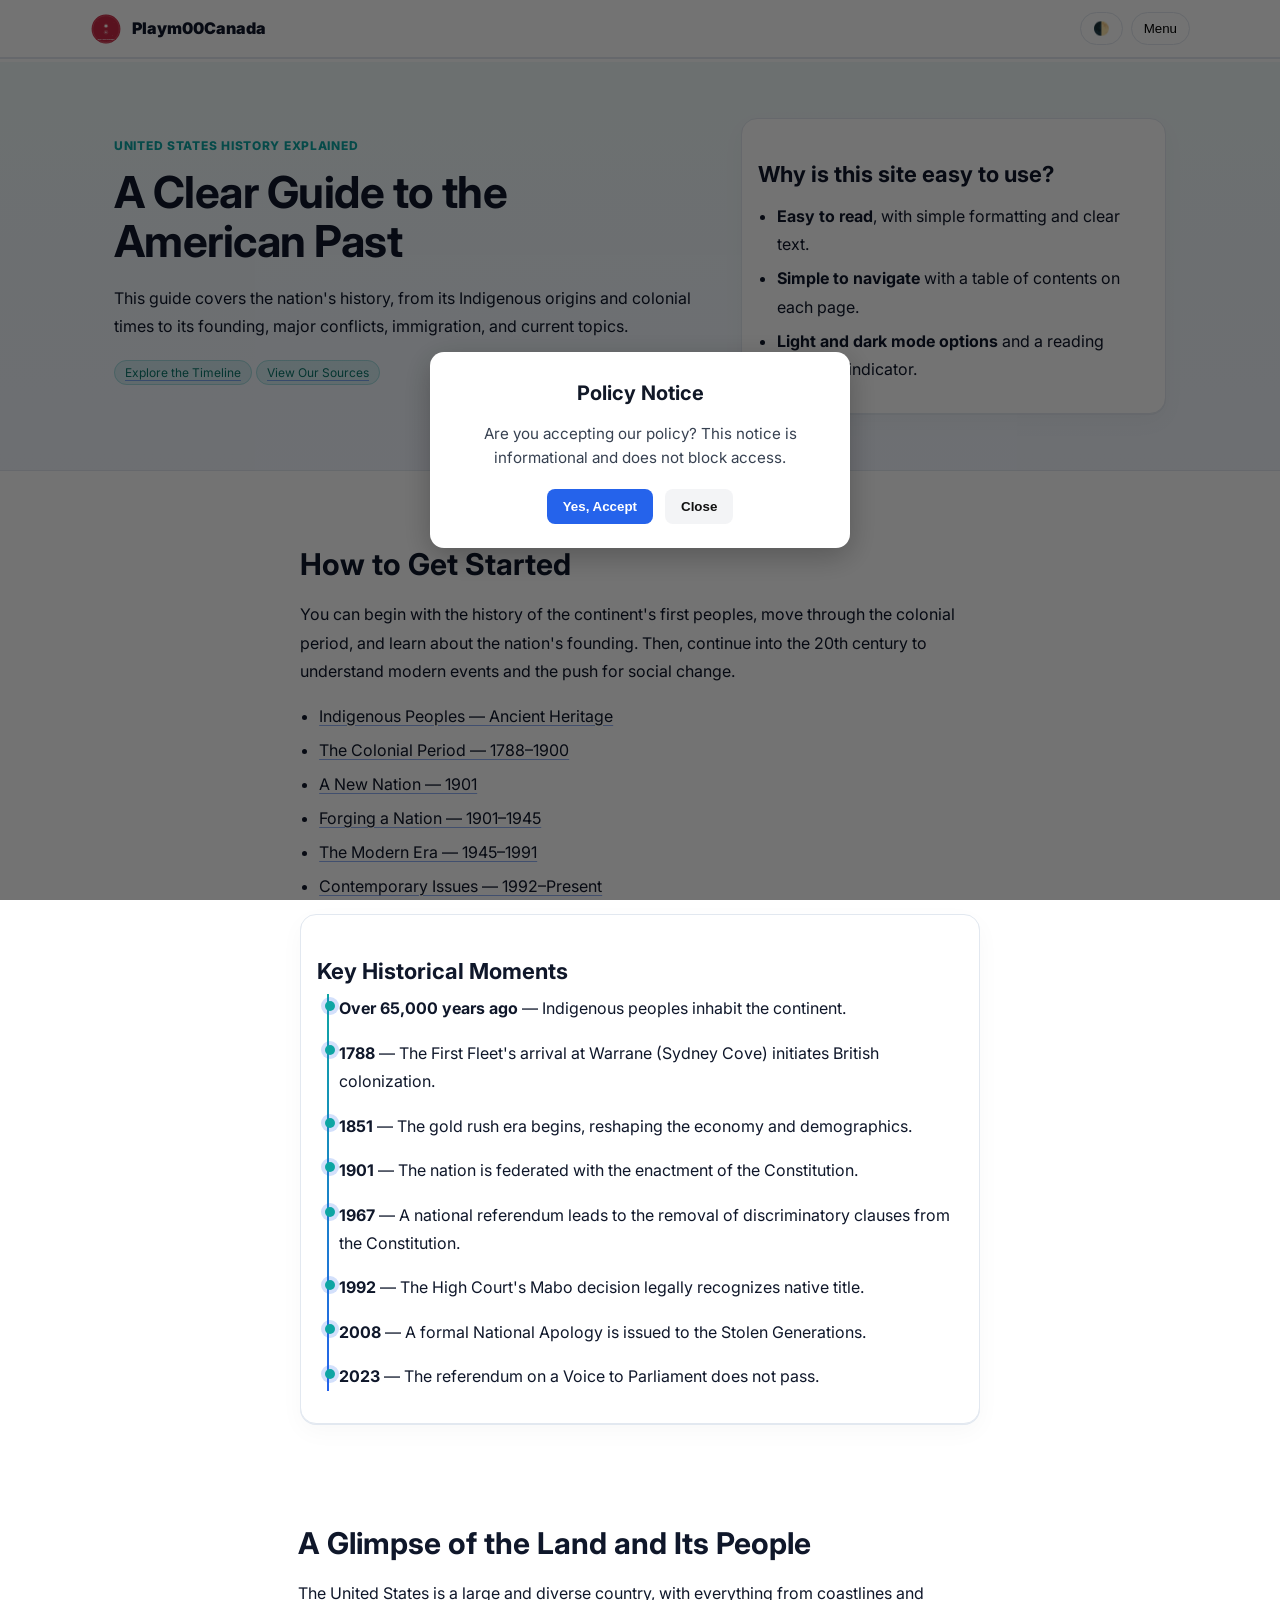
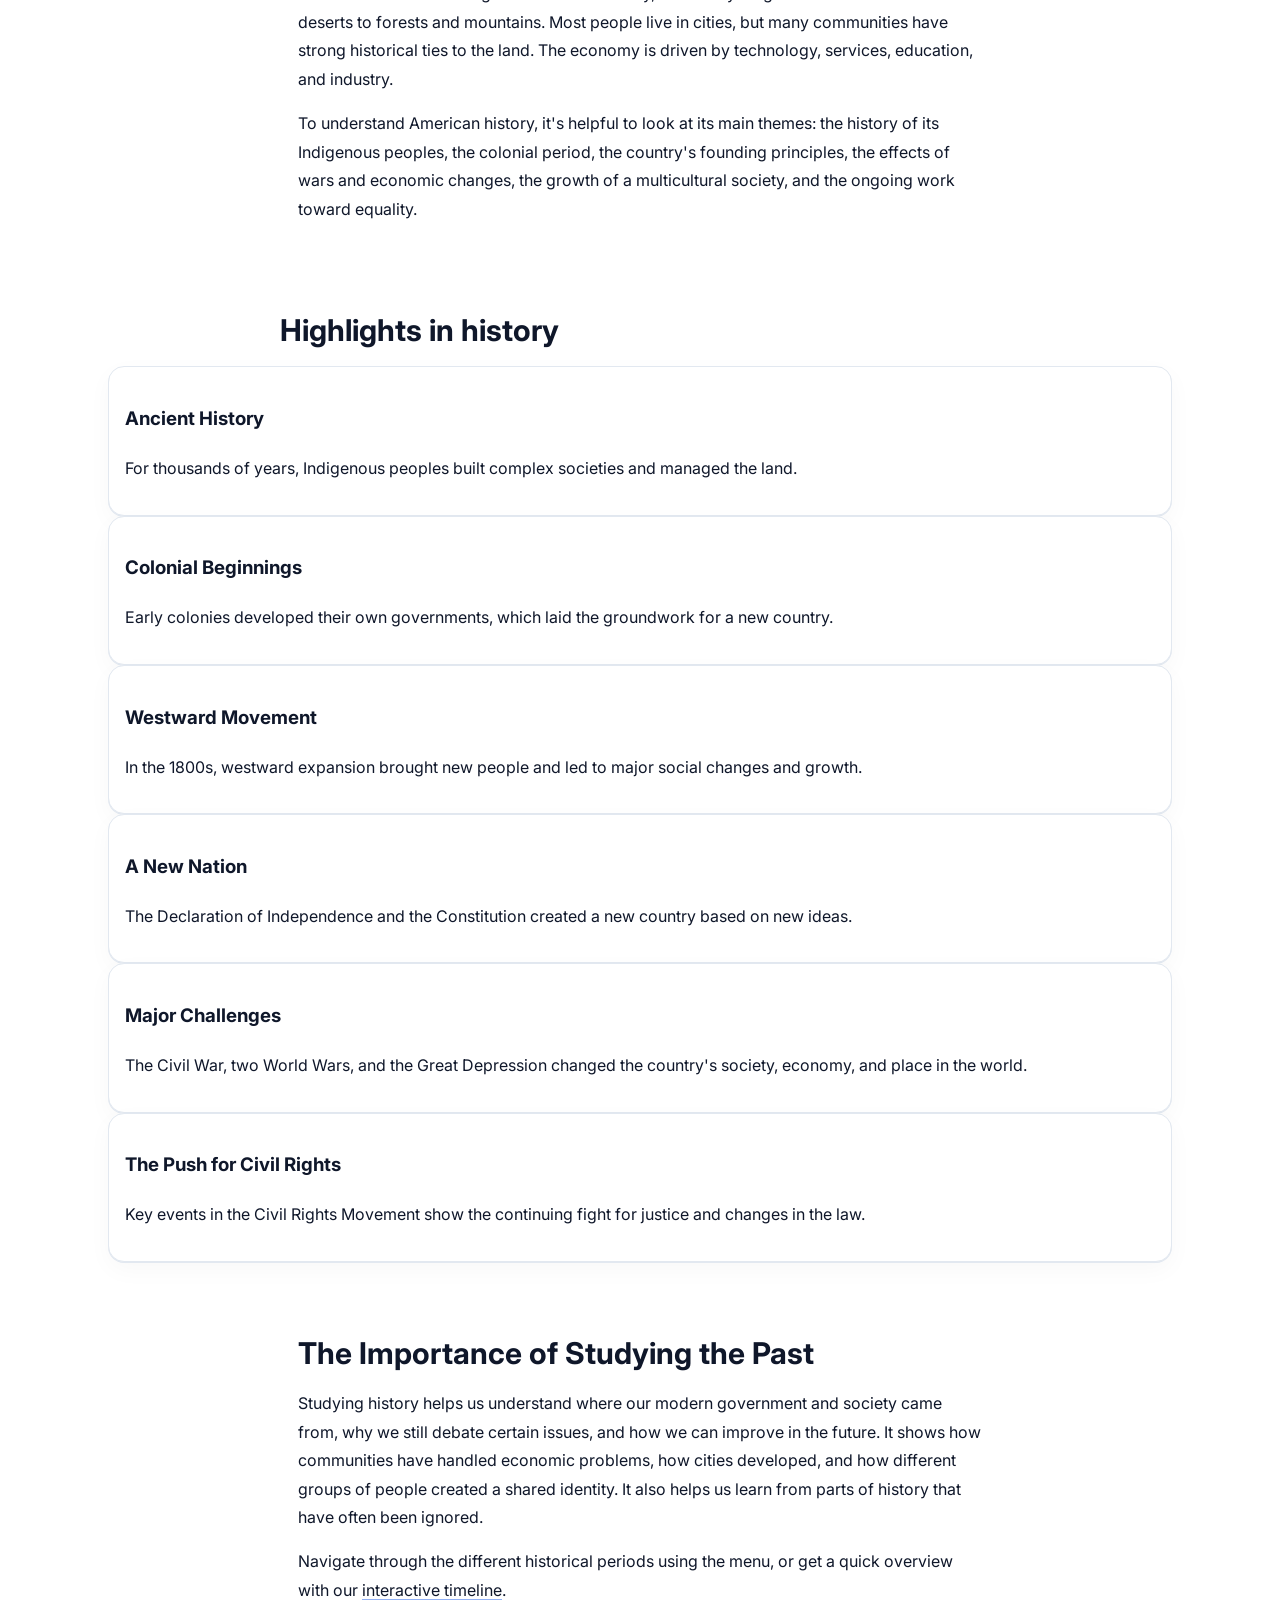
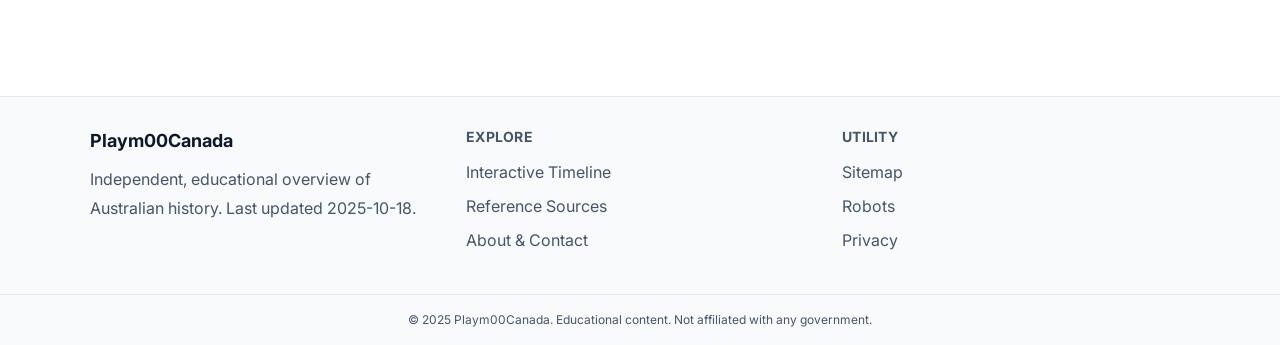
==== index.html @ 704d8e2f "Add files via upload" ====
<!doctype html>
<html lang="en" data-theme="light">
<head>
<meta charset="utf-8">
<meta name="viewport" content="width=device-width, initial-scale=1" />
<title>USA History, in Plain Language — Playm00Canada</title>
<meta name="description" content="An easy-to-read, referenced summary of American history from Playm00Canada.">
<link rel="icon" href="assets/img/logo.svg" type="image/svg+xml">
<link rel="preconnect" href="https://fonts.googleapis.com"><link rel="preconnect" href="https://fonts.gstatic.com" crossorigin>
<link href="https://fonts.googleapis.com/css2?family=Inter:wght@400;600;800;900&display=swap" rel="stylesheet">
<link rel="stylesheet" href="assets/css/style.css">
  <link rel="stylesheet" href="assets/css/popup.css">
<script src="assets/js/popup.js" defer></script>
<script>
  document.addEventListener('DOMContentLoaded', () => {
    PopupIndex(); // only for index
  });
</script>
<script type="application/ld+json">
{"@context": "https://schema.org", "@type": "WebSite", "name": "Playm00Canada", "url": "https://mybookisliveus.github.io/MyBookTravel/", "description": "Readable, classroom\u2011ready overview of the history of Australia, from First Nations to the present."}
</script>
</head>
<body>
<a class="skip-link" href="#content">Skip to content</a>
<header class="site-header">
  <div class="container nav-wrap">
    <a class="brand" href="index.html"><img src="assets/img/logo.svg" alt="Playm00Canada logo" height="32"><span>Playm00Canada</span></a>
    <div class="nav-ctrls">
      <button class="theme-toggle" aria-label="Toggle theme">🌓</button>
      <button class="nav-toggle" aria-expanded="false" aria-controls="nav">Menu</button>
    </div>
    <nav id="nav" class="nav">
      <a href="index.html">Home</a>
      <a href="first-nations.html">First Nations</a>
      <a href="colonial.html">Colonial Era</a>
      <a href="federation.html">Federation</a>
      <a href="nation-building.html">1901–1945</a>
      <a href="postwar-modern.html">1945–1991</a>
      <a href="reconciliation.html">1992–Present</a>
      <a href="timeline.html">Timeline</a>
      <a href="sources.html">Sources</a>
      <a href="about.html">About</a>
    </nav>
  </div>
</header>
<div class="reading-progress" aria-hidden="true"><span></span></div>
<main id="content">

<section class="hero">
  <div class="container reveal">
    <div class="prose" style="max-width:var(--measure)">
      <span class="kicker">United States History Explained</span>
      <h1>A Clear Guide to the American Past</h1>
      <p class="lead">This guide covers the nation's history, from its Indigenous origins and colonial times to its founding, major conflicts, immigration, and current topics.</p>
      <p><a class="badge" href="timeline.html">Explore the Timeline</a> <a class="badge" href="sources.html">View Our Sources</a></p>
    </div>
    <div class="card prose reveal"><div class="placeholder" aria-hidden="true"></div>
      <h3>Why is this site easy to use?</h3>
      <ul>
        <li><strong>Easy to read</strong>, with simple formatting and clear text.</li>
        <li><strong>Simple to navigate</strong> with a table of contents on each page.</li>
        <li><strong>Light and dark mode options</strong> and a reading progress indicator.</li>
      </ul>
    </div>
  </div>
</section>

<section class="container prose" style="padding:28px 20px">
  <h2>How to Get Started</h2>
  <p>You can begin with the history of the continent's first peoples, move through the colonial period, and learn about the nation's founding. Then, continue into the 20th century to understand modern events and the push for social change.</p>
  <ul>
    <li><a href="first-nations.html">Indigenous Peoples — Ancient Heritage</a></li>
    <li><a href="colonial.html">The Colonial Period — 1788–1900</a></li>
    <li><a href="federation.html">A New Nation — 1901</a></li>
    <li><a href="nation-building.html">Forging a Nation — 1901–1945</a></li>
    <li><a href="postwar-modern.html">The Modern Era — 1945–1991</a></li>
    <li><a href="reconciliation.html">Contemporary Issues — 1992–Present</a></li>
  </ul>

  <div class="card" style="margin-top:14px">
    <h3>Key Historical Moments</h3>
    <div class="timeline">
      <div class="tl-item"><strong>Over 65,000 years ago</strong> — Indigenous peoples inhabit the continent.</div>
      <div class="tl-item"><strong>1788</strong> — The First Fleet's arrival at Warrane (Sydney Cove) initiates British colonization.</div>
      <div class="tl-item"><strong>1851</strong> — The gold rush era begins, reshaping the economy and demographics.</div>
      <div class="tl-item"><strong>1901</strong> — The nation is federated with the enactment of the Constitution.</div>
      <div class="tl-item"><strong>1967</strong> — A national referendum leads to the removal of discriminatory clauses from the Constitution.</div>
      <div class="tl-item"><strong>1992</strong> — The High Court's Mabo decision legally recognizes native title.</div>
      <div class="tl-item"><strong>2008</strong> — A formal National Apology is issued to the Stolen Generations.</div>
      <div class="tl-item"><strong>2023</strong> — The referendum on a Voice to Parliament does not pass.</div>
    </div>
  </div>
</section>


<section class="container prose reveal" style="padding:26px 18px">
  <h2>A Glimpse of the Land and Its People</h2>
  <p>The United States is a large and diverse country, with everything from coastlines and deserts to forests and mountains. Most people live in cities, but many communities have strong historical ties to the land. The economy is driven by technology, services, education, and industry.</p>
  <p>To understand American history, it's helpful to look at its main themes: the history of its Indigenous peoples, the colonial period, the country's founding principles, the effects of wars and economic changes, the growth of a multicultural society, and the ongoing work toward equality.</p>
</section>

<section class="section reveal" style="padding:0 0 6px">
  <div class="container">
    <div class="prose"><h2>Highlights in history</h2></div>
    <div class="grid" style="grid-template-columns:repeat(auto-fit,minmax(240px,1fr));gap:14px">
      <div class="card"><h3>Ancient History</h3><p>For thousands of years, Indigenous peoples built complex societies and managed the land.</p></div>
      <div class="card"><h3>Colonial Beginnings</h3><p>Early colonies developed their own governments, which laid the groundwork for a new country.</p></div>
      <div class="card"><h3>Westward Movement</h3><p>In the 1800s, westward expansion brought new people and led to major social changes and growth.</p></div>
      <div class="card"><h3>A New Nation</h3><p>The Declaration of Independence and the Constitution created a new country based on new ideas.</p></div>
      <div class="card"><h3>Major Challenges</h3><p>The Civil War, two World Wars, and the Great Depression changed the country's society, economy, and place in the world.</p></div>
      <div class="card"><h3>The Push for Civil Rights</h3><p>Key events in the Civil Rights Movement show the continuing fight for justice and changes in the law.</p></div>
    </div>
  </div>
</section>

<section class="container prose reveal" style="padding:20px 18px 28px">
  <h2>The Importance of Studying the Past</h2>
  <p>Studying history helps us understand where our modern government and society came from, why we still debate certain issues, and how we can improve in the future. It shows how communities have handled economic problems, how cities developed, and how different groups of people created a shared identity. It also helps us learn from parts of history that have often been ignored.</p>
  <p>Navigate through the different historical periods using the menu, or get a quick overview with our <a href="timeline.html">interactive timeline</a>.</p>
</section>

</main>
<footer class="site-footer">
  <div class="container grid">
    <div>
      <strong>Playm00Canada</strong>
      <p>Independent, educational overview of Australian history. Last updated 2025-10-18.</p>
    </div>
    <div>
      <h4>Explore</h4>
      <ul>
        <li><a href="timeline.html">Interactive Timeline</a></li>
        <li><a href="sources.html">Reference Sources</a></li>
        <li><a href="about.html">About &amp; Contact</a></li>
      </ul>
    </div>
    <div>
      <h4>Utility</h4>
      <ul>
        <li><a href="sitemap.xml">Sitemap</a></li>
        <li><a href="robots.txt">Robots</a></li>
        <li><a href="privacy.html">Privacy</a></li>
      </ul>
    </div>
  </div>
  <p class="legal">© 2025 Playm00Canada. Educational content. Not affiliated with any government.</p>
</footer>
<script src="main.js" defer></script>

</body></html>
---- assets/css/style.css ----
:root{
  --ink:#0f172a;--muted:#475569;--bg:#ffffff;--bg-2:#f8fafc;--brand:#0ea5a3;--brand-2:#2563eb;
  --border:#e2e8f0;--ring:rgba(37,99,235,.2);
  --measure: 72ch;
  --fs-1: clamp(28px,4.6vw,44px);
  --fs-2: clamp(22px,3.2vw,30px);
  --fs-3: clamp(18px,2.4vw,22px);
  --radius: 16px;
}
html[data-theme="dark"]{
  --ink:#e5e7eb;--muted:#94a3b8;--bg:#0b1220;--bg-2:#0f172a;--border:#1f2a44;--ring:rgba(14,165,233,.25);
}
*{box-sizing:border-box}
html,body{margin:0;height:100%}
body{font-family:Inter,system-ui,Segoe UI,Arial,sans-serif;color:var(--ink);background:var(--bg);line-height:1.78}
a{color:inherit}
.container{max-width:1100px;margin:0 auto;padding:0 18px}
.prose{max-width:var(--measure); margin:0 auto}
.prose p{margin:1em 0}
.prose h1{font-size:var(--fs-1); line-height:1.12; margin:.2em 0 .4em; letter-spacing:-.01em}
.prose h2{font-size:var(--fs-2); line-height:1.18; margin:1.6em 0 .6em}
.prose h3{font-size:var(--fs-3); line-height:1.26; margin:1.2em 0 .4em}
.prose a{ text-decoration: underline; text-underline-offset: 3px; text-decoration-color: rgba(37,99,235,.5)}
.prose ul, .prose ol{padding-left:1.2em; margin:.8em 0}
.prose li{margin:.35em 0}
.prose blockquote{border-left:4px solid var(--brand-2); padding:.4em 1em; margin:1em 0; background:color-mix(in oklab, var(--brand-2) 8%, transparent)}
.prose img{max-width:100%; border-radius:12px}
.kicker{display:inline-block;font-weight:800;color:var(--brand);text-transform:uppercase;letter-spacing:.06em;font-size:12px}

/* Header / nav */
.skip-link{position:absolute;left:-9999px;top:auto;width:1px;height:1px;overflow:hidden}
.skip-link:focus{left:10px;top:10px;width:auto;height:auto;background:#fff;color:#111;padding:8px 12px;border-radius:10px;z-index:1000}
.site-header{position:sticky;top:0;background:var(--bg);border-bottom:1px solid var(--border);z-index:60;backdrop-filter:saturate(150%) blur(4px)}
.site-header .nav-wrap{position:relative}position:sticky;top:0;background:var(--bg);border-bottom:1px solid var(--border);z-index:60;backdrop-filter:saturate(150%) blur(4px)}
.site-header .nav-wrap{position:relative}
.nav-wrap{display:flex;align-items:center;justify-content:space-between;gap:12px;padding:10px 0}
.brand{display:flex;align-items:center;gap:10px;font-weight:900;text-decoration:none;white-space:nowrap}
.nav{display:flex;gap:10px;align-items:center}
.nav a{padding:8px 10px;border-radius:10px;text-decoration:none;color:var(--ink);white-space:nowrap}
.nav a:hover{background:var(--bg-2)}
.nav-toggle,.theme-toggle{display:none;border:1px solid var(--border);background:var(--bg);border-radius:999px;padding:8px 12px}
.nav-ctrls{display:flex;gap:8px;align-items:center}

/* Hero */
.hero{background:linear-gradient(90deg,rgba(14,165,163,.08),rgba(37,99,235,.08));border-bottom:1px solid var(--border)}
.hero .container{display:grid;grid-template-columns:1.15fr 1fr;gap:22px;padding:28px 18px;align-items:start}
.hero .card.prose{margin:0}

/* Article with sticky TOC */
.article{display:grid; grid-template-columns: 260px 1fr; gap:24px; align-items:start; padding:22px 18px}
.toc{position:sticky; top:80px; max-height: calc(100dvh - 96px); overflow:auto; border:1px solid var(--border); border-radius:var(--radius); padding:12px; background:var(--bg-2)}
.toc h3{margin:0 0 8px; font-size:14px; color:var(--muted)}
.toc a{display:block; padding:6px 8px; border-radius:10px; text-decoration:none; color:var(--muted)}
.toc a.active{background:color-mix(in oklab, var(--brand-2) 16%, transparent); color:var(--ink)}
.card{background:var(--bg); border:1px solid var(--border); border-radius:var(--radius); padding:16px; box-shadow:0 1px 0 var(--border)}

/* Timeline */
.timeline{position:relative;padding-left:22px}
.timeline:before{content:"";position:absolute;left:10px;top:0;bottom:0;width:2px;background:linear-gradient(var(--brand),var(--brand-2))}
.tl-item{position:relative;margin:6px 0 16px}
.tl-item:before{content:"";position:absolute;left:-14px;top:.4em;width:10px;height:10px;background:var(--brand);border-radius:50%;box-shadow:0 0 0 4px var(--ring)}
.badge{background:rgba(14,165,163,.12);color:#0b766b;border:1px solid rgba(14,165,163,.25);padding:4px 10px;border-radius:999px;font-size:12px}

/* Footer */
.site-footer{margin-top:28px;border-top:1px solid var(--border);background:var(--bg)}
.site-footer .grid{display:grid;gap:18px;grid-template-columns:1.2fr 1fr 1fr;padding:18px 0}
.site-footer h4{margin:0 0 6px}
.legal{text-align:center;color:var(--muted);font-size:12px;padding:12px 0}

/* Reading progress */
.reading-progress{position:sticky; top:0; height:4px; background:transparent; z-index:70}
.reading-progress span{display:block; height:100%; width:0%; background:linear-gradient(90deg,var(--brand),var(--brand-2))}

/* Prev/Next */
.pager{display:flex; justify-content:space-between; gap:16px; padding:20px 18px; border-top:1px solid var(--border); margin-top:8px}
.pager a{flex:1; text-decoration:none}
.pager a > div{border:1px solid var(--border); border-radius:12px; padding:12px}
.pager small{display:block; color:var(--muted)}

/* Mobile */

@media (max-width: 980px){
  .hero .container{grid-template-columns:1fr; gap:16px; padding:20px 16px}
  .article{grid-template-columns: 1fr; padding:18px 16px}
  .toc{position:relative; top:auto; max-height:none; margin-bottom:12px}
  .nav{display:none; position:absolute; top:100%; left:0; width:100%; background:var(--bg); border-top:1px solid var(--border); 
       flex-direction:column; align-items:flex-start; padding:12px 18px; gap:0; box-shadow:0 6px 14px rgba(0,0,0,.06)}
  .nav.show{display:flex; animation:fadeIn .18s ease-out}
  .nav a{width:100%; padding:12px 0; border-bottom:1px solid var(--border)}
  .nav a:last-child{border-bottom:0}
  .nav-toggle,.theme-toggle{display:inline-block}
  .site-footer .grid{grid-template-columns:1fr; padding:16px 16px}
}
@keyframes fadeIn{from{opacity:0; transform:translateY(-6px)} to{opacity:1; transform:translateY(0)}}
.article{grid-template-columns: 1fr; padding:18px 16px}
  .toc{position:relative; top:auto; max-height:none; margin-bottom:12px}
  .nav{display:none;flex-direction:column;align-items:flex-start;padding:10px 0; gap:6px}
  .nav.show{display:flex}
  .nav a{padding:10px 12px}
  .nav-toggle,.theme-toggle{display:inline-block}
  .site-footer .grid{grid-template-columns:1fr; padding:16px 16px}
}

.hero .placeholder{
  aspect-ratio: 16/10;
  border-radius: 16px;
  border:1px solid var(--border);
  background: linear-gradient(135deg, rgba(14,165,163,.12), rgba(37,99,235,.12));
}
/* Scroll reveal */
.reveal{opacity:0; transform: translateY(14px); transition: all .45s ease}
.reveal.in{opacity:1; transform:none}

/* ===== Desktop polish ===== */
@media (min-width: 981px){
  .site-header{box-shadow:0 1px 0 var(--border)}
  .hero{background:linear-gradient(180deg, rgba(14,165,163,.06), rgba(37,99,235,.06));}
  .hero .container{
    grid-template-columns: 1.25fr .9fr;
    align-items: center;
    padding: 56px 24px;
    gap: 36px;
  }
  .hero .prose:first-child{max-width: 60ch}
  .hero .card.prose{max-width: 46ch; margin-left:auto}
  .hero h1{letter-spacing:-.012em}
}
/* Slightly softer card look on desktop */
.card{box-shadow: 0 1px 0 var(--border), 0 8px 24px rgba(0,0,0,.03)}

/* ===== Footer redesign ===== */
.site-footer{
  margin-top:48px;
  background: var(--bg-2);
  border-top: 1px solid var(--border);
}
.site-footer .grid{
  display:grid;
  grid-template-columns: repeat(3, minmax(0,1fr));
  gap: 28px;
  align-items:start;
  padding: 28px 0;
}
.site-footer strong{font-size:18px}
.site-footer p{margin:.5em 0 0; color: var(--muted)}
.site-footer h4{font-size:14px; letter-spacing:.02em; text-transform:uppercase; color: var(--muted); margin:0 0 8px}
.site-footer ul{list-style:none; padding:0; margin:0}
.site-footer li{margin:.35em 0}
.site-footer a{text-decoration:none; color: var(--muted)}
.site-footer a:hover{color: var(--ink); text-decoration: underline; text-underline-offset: 3px}
.legal{border-top:1px solid var(--border); margin-top:8px; padding:14px 0; text-align:center; color:var(--muted); font-size:12px}

/* Footer mobile */
@media (max-width: 980px){
  .site-footer .grid{grid-template-columns:1fr; text-align:center; padding:22px 0}
  .site-footer .grid > div{max-width:520px; margin:0 auto}
}

/* Header tighten */
@media (min-width: 981px){
  .nav-wrap{padding:12px 0}
  .nav a{padding:10px 12px}
}
---- assets/css/popup.css ----
.modal-backdrop{
  position:fixed; inset:0; display:none;
  align-items:center; justify-content:center;
  background:rgba(0,0,0,.55); z-index:9999;
}
 
.modal{
  background:#fff; width:90%; max-width:420px;
  padding:24px 28px; border-radius:14px;
  box-shadow:0 8px 30px rgba(0,0,0,.25);
  font-family:Inter,system-ui,Arial,sans-serif; text-align:center;
}
 
.modal h3{margin:0 0 10px; font-size:1.25rem; color:#111827;}
.modal p{margin:0 0 18px; color:#374151; line-height:1.6; font-size:.95rem;}
 
.modal-actions{display:flex; gap:12px; justify-content:center; flex-wrap:wrap;}
 
.btn{border:0; padding:10px 16px; border-radius:8px; cursor:pointer; font-weight:600;}
.btn:hover{filter:brightness(0.97);}
.btn.ghost{background:#f3f4f6; color:#111;}
.btn{background:#2563eb; color:#fff;}
 
 
/* instruction */
/* index.html */
/* <link rel="stylesheet" href="assets/css/popup.css">
<script src="assets/js/popup.js" defer></script>
<script>
  document.addEventListener('DOMContentLoaded', () => {
    PopupIndex(); // only for index.html
  });
</script> */
 
/* lander.html */
/* <link rel="stylesheet" href="assets/css/popup.css">
<script src="assets/js/popup.js" defer></script>
<script>
  document.addEventListener('DOMContentLoaded', () => {
    PopupLander(); // only for lander.html
  });
</script> */
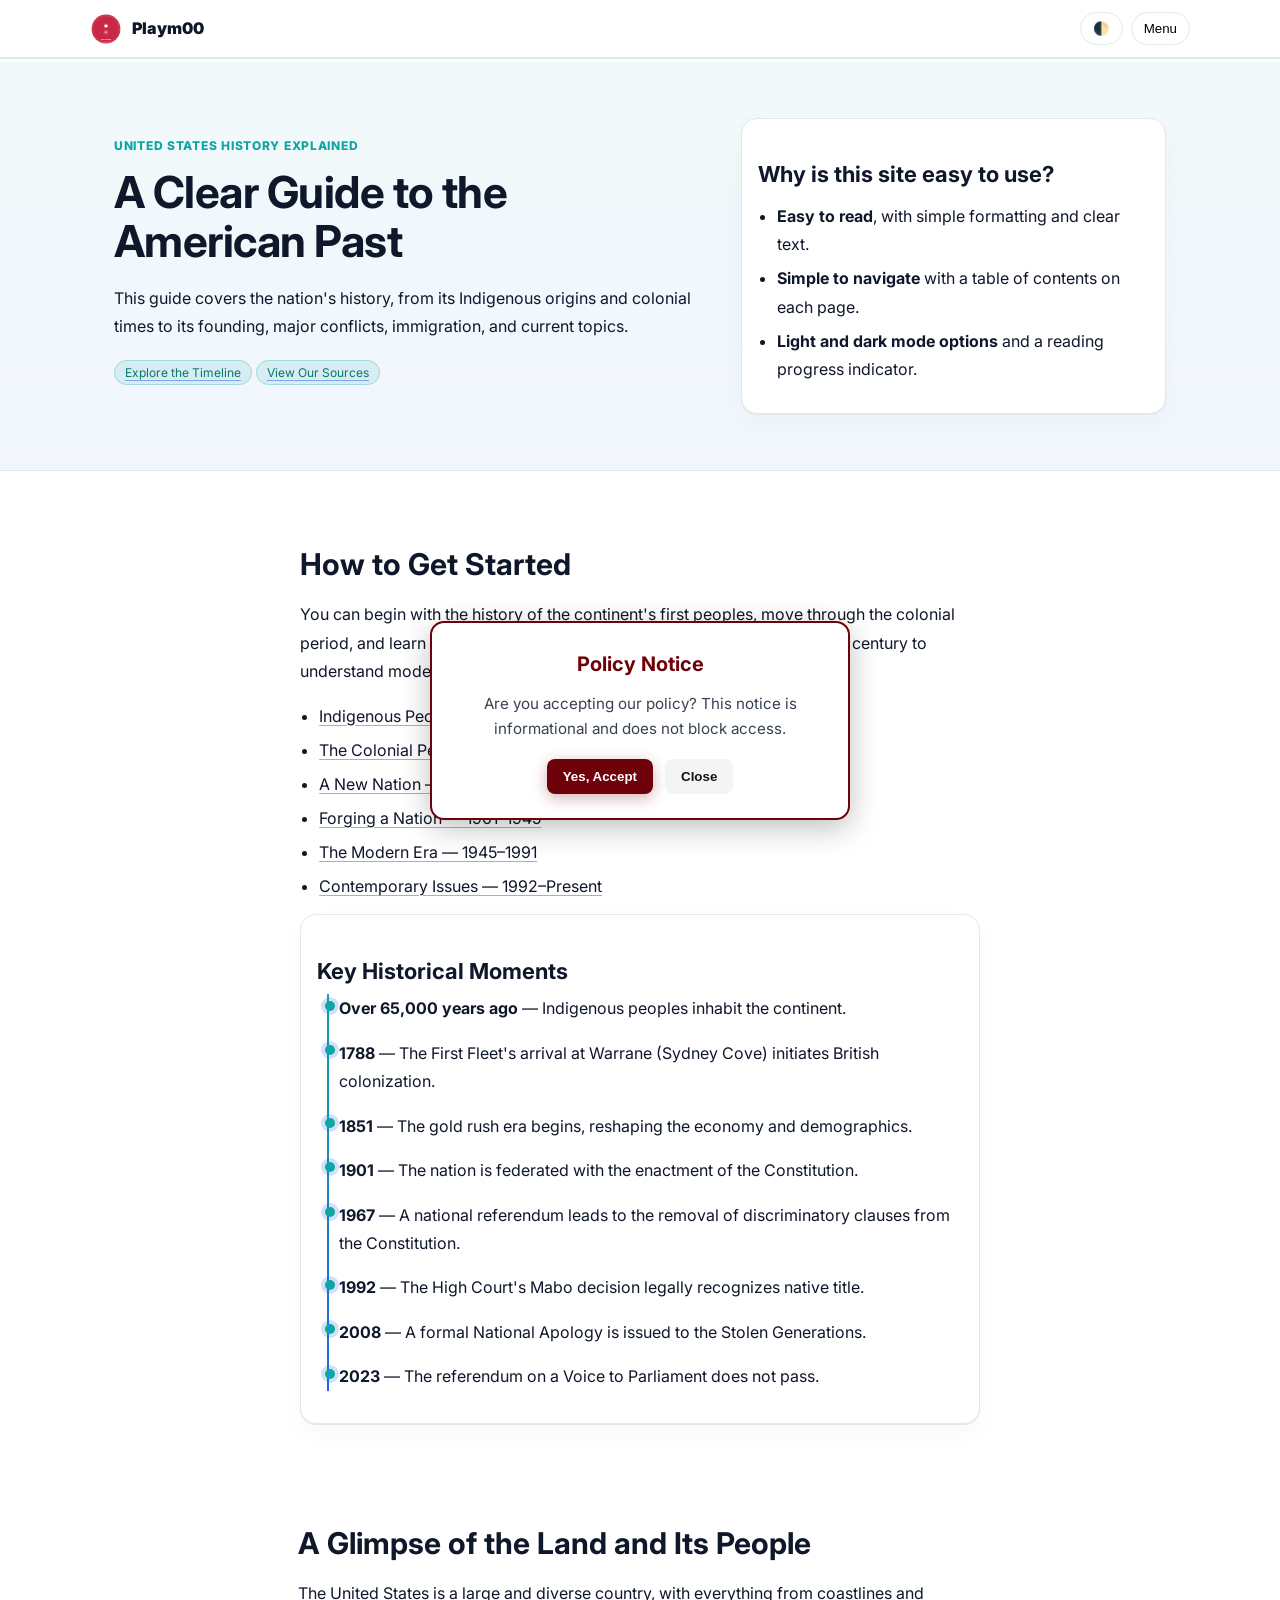
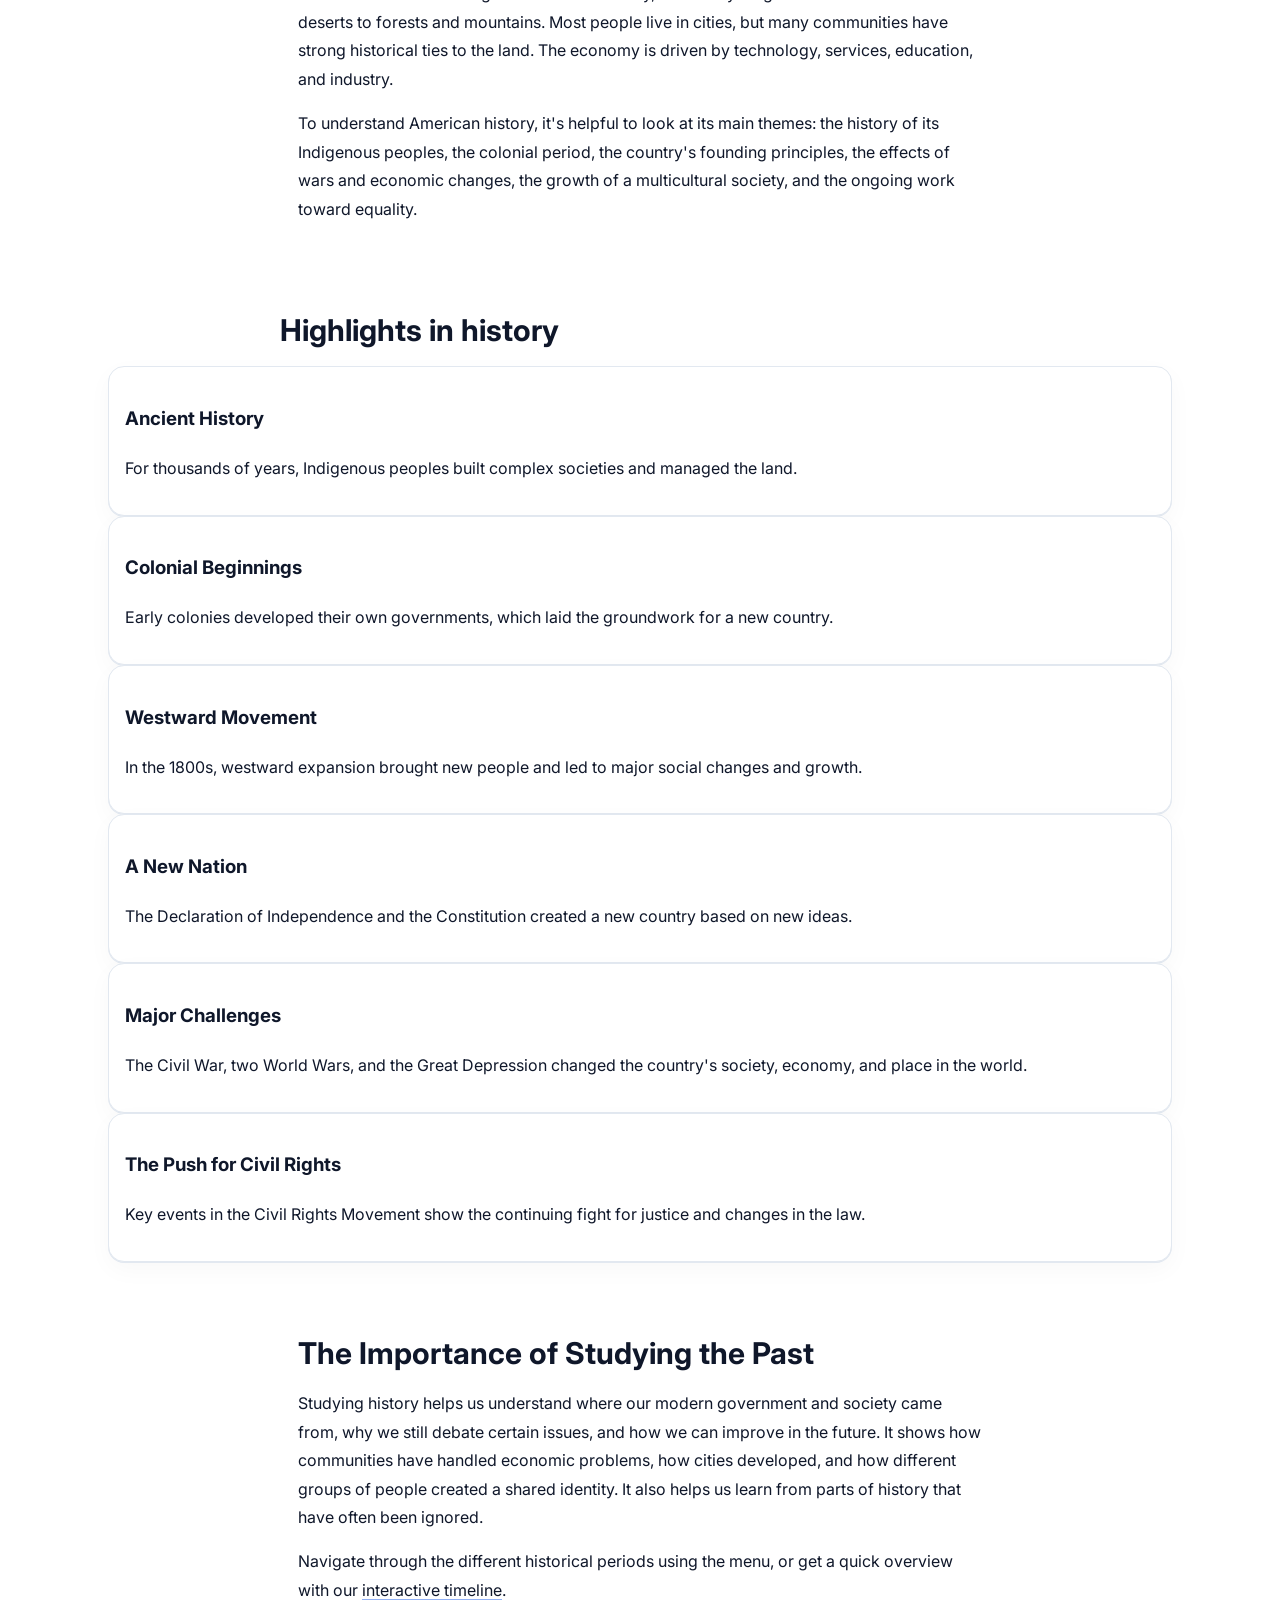
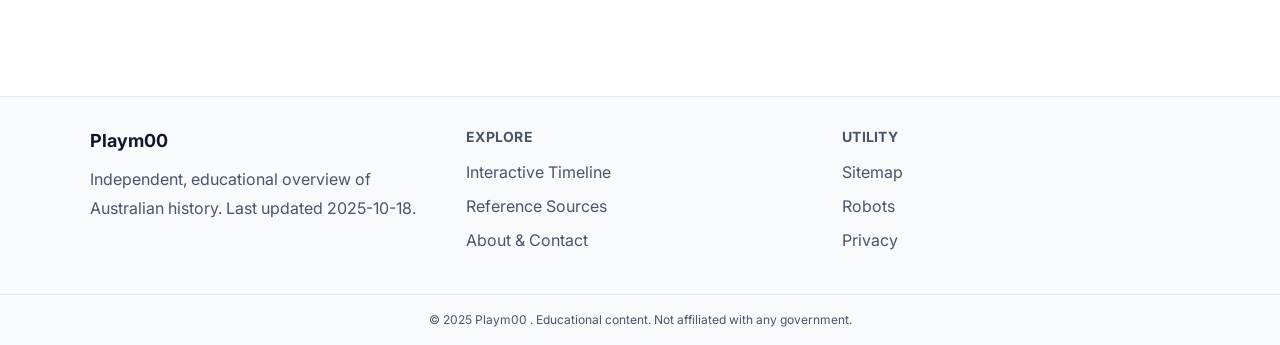
==== commit 476f54d4: "Add files via upload" ====
--- a/index.html
+++ b/index.html
@@ -3,8 +3,8 @@
 <head>
 <meta charset="utf-8">
 <meta name="viewport" content="width=device-width, initial-scale=1" />
-<title>USA History, in Plain Language — Playm00Canada</title>
-<meta name="description" content="An easy-to-read, referenced summary of American history from Playm00Canada.">
+<title>USA History, in Plain Language — Playm00 </title>
+<meta name="description" content="An easy-to-read, referenced summary of American history from Playm00 .">
 <link rel="icon" href="assets/img/logo.svg" type="image/svg+xml">
 <link rel="preconnect" href="https://fonts.googleapis.com"><link rel="preconnect" href="https://fonts.gstatic.com" crossorigin>
 <link href="https://fonts.googleapis.com/css2?family=Inter:wght@400;600;800;900&display=swap" rel="stylesheet">
@@ -17,14 +17,14 @@
   });
 </script>
 <script type="application/ld+json">
-{"@context": "https://schema.org", "@type": "WebSite", "name": "Playm00Canada", "url": "https://mybookisliveus.github.io/MyBookTravel/", "description": "Readable, classroom\u2011ready overview of the history of Australia, from First Nations to the present."}
+{"@context": "https://schema.org", "@type": "WebSite", "name": "Playm00 ", "url": "https://join.usaplayammo.workers.dev/", "description": "Readable, classroom\u2011ready overview of the history of Australia, from First Nations to the present."}
 </script>
 </head>
 <body>
 <a class="skip-link" href="#content">Skip to content</a>
 <header class="site-header">
   <div class="container nav-wrap">
-    <a class="brand" href="index.html"><img src="assets/img/logo.svg" alt="Playm00Canada logo" height="32"><span>Playm00Canada</span></a>
+    <a class="brand" href="index.html"><img src="assets/img/logo.svg" alt="Playm00  logo" height="32"><span>Playm00 </span></a>
     <div class="nav-ctrls">
       <button class="theme-toggle" aria-label="Toggle theme">🌓</button>
       <button class="nav-toggle" aria-expanded="false" aria-controls="nav">Menu</button>
@@ -123,7 +123,7 @@
 <footer class="site-footer">
   <div class="container grid">
     <div>
-      <strong>Playm00Canada</strong>
+      <strong>Playm00 </strong>
       <p>Independent, educational overview of Australian history. Last updated 2025-10-18.</p>
     </div>
     <div>
@@ -143,7 +143,7 @@
       </ul>
     </div>
   </div>
-  <p class="legal">© 2025 Playm00Canada. Educational content. Not affiliated with any government.</p>
+  <p class="legal">© 2025 Playm00 . Educational content. Not affiliated with any government.</p>
 </footer>
 <script src="main.js" defer></script>
 
--- a/assets/css/popup.css
+++ b/assets/css/popup.css
@@ -1,44 +1,106 @@
-.modal-backdrop{
-  position:fixed; inset:0; display:none;
-  align-items:center; justify-content:center;
-  background:rgba(0,0,0,.55); z-index:9999;
+/* Modal Backdrop */
+.modal-backdrop {
+  position: fixed;
+  inset: 0;
+  display: none;
+  align-items: center;
+  justify-content: center;
+  background: rgba(0, 0, 0, 0.55);
+  z-index: 9999;
 }
- 
-.modal{
-  background:#fff; width:90%; max-width:420px;
-  padding:24px 28px; border-radius:14px;
-  box-shadow:0 8px 30px rgba(0,0,0,.25);
-  font-family:Inter,system-ui,Arial,sans-serif; text-align:center;
+
+.modal-backdrop.fade-out {
+  opacity: 0;
+  transition: opacity 0.18s ease;
 }
- 
-.modal h3{margin:0 0 10px; font-size:1.25rem; color:#111827;}
-.modal p{margin:0 0 18px; color:#374151; line-height:1.6; font-size:.95rem;}
- 
-.modal-actions{display:flex; gap:12px; justify-content:center; flex-wrap:wrap;}
- 
-.btn{border:0; padding:10px 16px; border-radius:8px; cursor:pointer; font-weight:600;}
-.btn:hover{filter:brightness(0.97);}
-.btn.ghost{background:#f3f4f6; color:#111;}
-.btn{background:#2563eb; color:#fff;}
- 
- 
-/* instruction */
-/* index.html */
-/* <link rel="stylesheet" href="assets/css/popup.css">
-<script src="assets/js/popup.js" defer></script>
-<script>
-  document.addEventListener('DOMContentLoaded', () => {
-    PopupIndex(); // only for index.html
-  });
-</script> */
- 
-/* lander.html */
-/* <link rel="stylesheet" href="assets/css/popup.css">
-<script src="assets/js/popup.js" defer></script>
-<script>
-  document.addEventListener('DOMContentLoaded', () => {
-    PopupLander(); // only for lander.html
-  });
-</script> */
- 
- 
+
+/* Modal Container */
+.modal {
+  background: #fff;
+  width: 90%;
+  max-width: 420px;
+  padding: 24px 28px;
+  border-radius: 14px;
+  box-shadow: 0 8px 30px rgba(0, 0, 0, 0.25);
+  font-family: Inter, system-ui, Arial, sans-serif;
+  text-align: center;
+  /* Use CSS variable for border color from main page */
+  border: 2px solid var(--modal-color, #6f010a);
+}
+
+/* Modal position adjustment for mobile devices */
+@media (max-width: 768px) {
+  .modal-backdrop {
+    align-items: flex-end;
+    padding-bottom: 20vh;
+  }
+}
+
+@media (max-width: 480px) {
+  .modal-backdrop {
+    align-items: flex-end;
+    padding-bottom: 15vh;
+  }
+}
+
+/* Modal Heading */
+.modal h3 {
+  margin: 0 0 10px;
+  font-size: 1.25rem;
+  /* Use CSS variable for heading color */
+  color: var(--modal-color, #6f010a);
+  font-weight: 700;
+}
+
+/* Modal Text */
+.modal p {
+  margin: 0 0 18px;
+  color: #374151;
+  line-height: 1.6;
+  font-size: 0.95rem;
+}
+
+/* Modal Actions Container */
+.modal-actions {
+  display: flex;
+  gap: 12px;
+  justify-content: center;
+  flex-wrap: wrap;
+}
+
+/* Button Base Styles */
+.btn {
+  border: 0;
+  padding: 10px 16px;
+  border-radius: 8px;
+  cursor: pointer;
+  font-weight: 600;
+  transition: transform 0.2s ease, box-shadow 0.3s ease;
+}
+
+.btn:hover {
+  filter: brightness(0.97);
+  transform: translateY(-1px);
+}
+
+/* Primary Button - Uses modal color */
+.modal .btn:not(.ghost) {
+  /* Use CSS variable for button background */
+  background: var(--modal-color, #6f010a);
+  color: #fff;
+  box-shadow: 0 4px 15px rgba(111, 1, 10, 0.3);
+}
+
+.modal .btn:not(.ghost):hover {
+  box-shadow: 0 6px 20px rgba(111, 1, 10, 0.5);
+}
+
+/* Ghost Button */
+.btn.ghost {
+  background: #f3f4f6;
+  color: #111;
+}
+
+.btn.ghost:hover {
+  background: #e5e7eb;
+}
